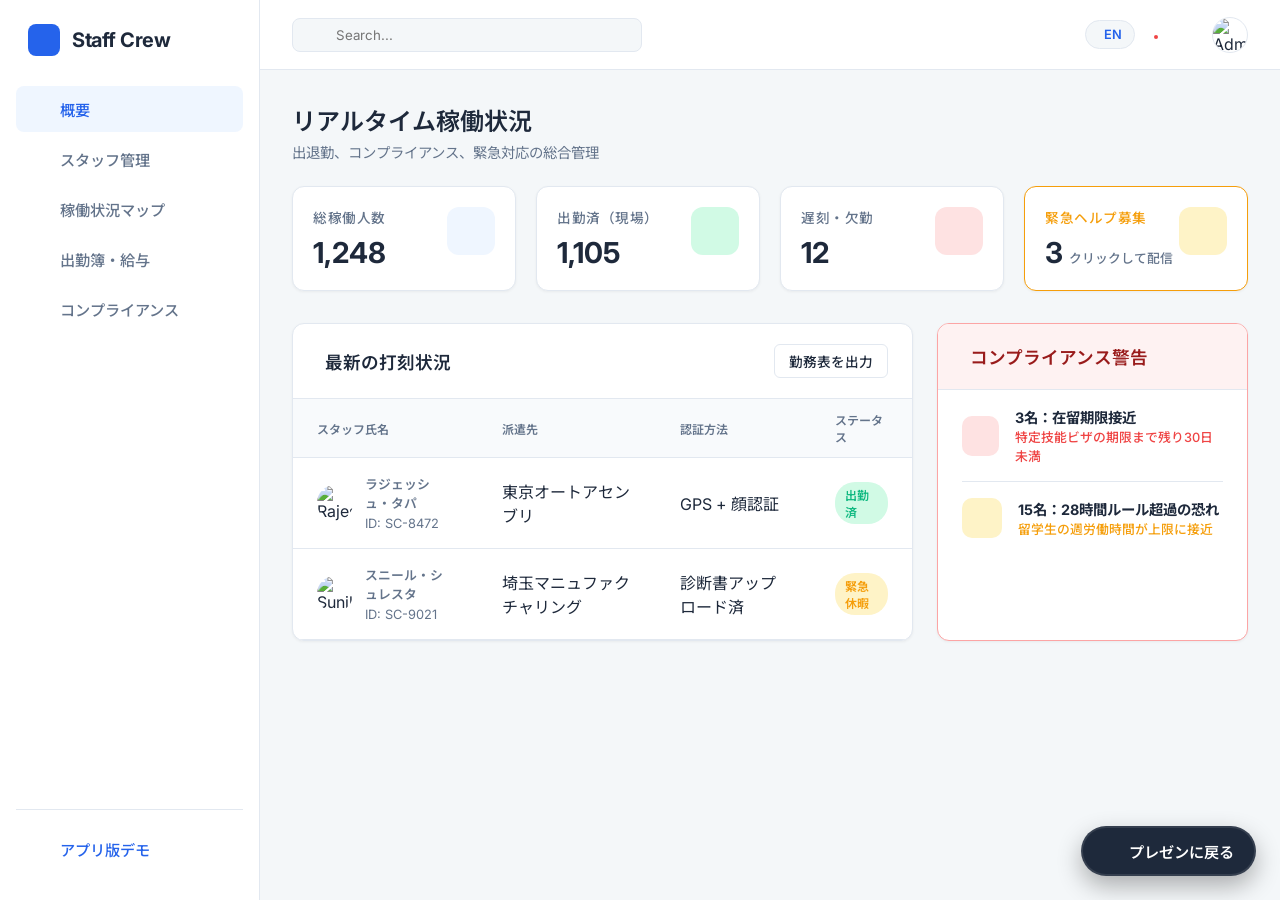
==== dashboard.html @ 5becd5d4 "Initial commit of Staff Crew prototype" ====
<!DOCTYPE html>
<html lang="en">
<head>
    <meta charset="UTF-8">
    <meta name="viewport" content="width=device-width, initial-scale=1.0">
    <title>Staff Crew - Manager Dashboard V2</title>
    <script src="https://unpkg.com/feather-icons"></script>
    <link rel="stylesheet" href="css/style.css">
</head>
<body class="lang-jp">
    <!-- Back to Pitch Button -->
    <a href="index.html" class="back-to-pitch">
        <i data-feather="arrow-left"></i>
        <span class="jp-text">プレゼンに戻る</span>
        <span class="en-text">Back to Pitch</span>
    </a>

    <div class="dashboard-layout fade-in-up">
        
        <!-- Sidebar -->
        <aside class="sidebar">
            <div class="logo-container">
                <div class="logo-icon"><i data-feather="briefcase"></i></div>
                <div class="logo-text">Staff Crew</div>
            </div>
            <nav class="nav-menu">
                <a href="#" class="nav-item active"><i data-feather="grid"></i> <span class="en-text">Overview</span><span class="jp-text">概要</span></a>
                <a href="#" class="nav-item"><i data-feather="users"></i> <span class="en-text">Workforce</span><span class="jp-text">スタッフ管理</span></a>
                <a href="#" class="nav-item"><i data-feather="map-pin"></i> <span class="en-text">Live Dispatch</span><span class="jp-text">稼働状況マップ</span></a>
                <a href="#" class="nav-item"><i data-feather="file-text"></i> <span class="en-text">Timesheets</span><span class="jp-text">出勤簿・給与</span></a>
                <a href="#" class="nav-item"><i data-feather="shield"></i> <span class="en-text">Compliance</span><span class="jp-text">コンプライアンス</span></a>
            </nav>
            <div class="nav-footer">
                <a href="worker-app.html" class="nav-item" style="color: var(--primary-color);">
                    <i data-feather="smartphone"></i> <span class="en-text">View App Prototype</span><span class="jp-text">アプリ版デモ</span>
                </a>
            </div>
        </aside>

        <!-- Main Workspace -->
        <main class="main-wrapper">
            <header class="topbar">
                <div class="search-box">
                    <i data-feather="search"></i>
                    <input type="text" placeholder="Search...">
                </div>
                <div class="user-controls">
                    <button class="lang-btn" id="langToggleBtn"><i data-feather="globe"></i> 日本語</button>
                    <button class="icon-btn"><i data-feather="bell"></i><span class="badge-dot"></span></button>
                    <button class="icon-btn"><i data-feather="settings"></i></button>
                    <img src="https://ui-avatars.com/api/?name=Admin+User&background=F4F7F9&color=1E293B" alt="Admin" class="avatar-img">
                </div>
            </header>

            <div class="content-area">
                <div class="page-header fade-in-up delay-1">
                    <h1 class="page-title">
                        <span class="en-text">Live Dispatch Overview</span>
                        <span class="jp-text">リアルタイム稼働状況</span>
                    </h1>
                    <p class="page-subtitle">
                        <span class="en-text">Real-time attendance, compliance, and emergency management.</span>
                        <span class="jp-text">出退勤、コンプライアンス、緊急対応の総合管理</span>
                    </p>
                </div>

                <!-- KPI Grid -->
                <div class="kpi-grid fade-in-up delay-2">
                    <div class="kpi-card">
                        <div class="kpi-data">
                            <h3><span class="en-text">Total Active</span><span class="jp-text">総稼働人数</span></h3>
                            <div class="value">1,248</div>
                        </div>
                        <div class="kpi-icon blue"><i data-feather="users"></i></div>
                    </div>
                    <div class="kpi-card">
                        <div class="kpi-data">
                            <h3><span class="en-text">On Site</span><span class="jp-text">出勤済（現場）</span></h3>
                            <div class="value">1,105</div>
                        </div>
                        <div class="kpi-icon green"><i data-feather="check-circle"></i></div>
                    </div>
                    <div class="kpi-card">
                        <div class="kpi-data">
                            <h3><span class="en-text">Late / Absent</span><span class="jp-text">遅刻・欠勤</span></h3>
                            <div class="value">12</div>
                        </div>
                        <div class="kpi-icon red"><i data-feather="alert-triangle"></i></div>
                    </div>
                    <div class="kpi-card" style="cursor: pointer; border-color: var(--warning);" id="btnBroadcastSOS">
                        <div class="kpi-data">
                            <h3 style="color:var(--warning);"><span class="en-text">SOS Shifts Open</span><span class="jp-text">緊急ヘルプ募集</span></h3>
                            <div class="value">3 <span style="font-size:0.8rem; font-weight:500; color:var(--text-secondary);"><span class="en-text">Click to Broadcast</span><span class="jp-text">クリックして配信</span></span></div>
                        </div>
                        <div class="kpi-icon orange"><i data-feather="radio"></i></div>
                    </div>
                </div>

                <!-- 2 Column Layout for Table and Compliance Alerts -->
                <div class="dashboard-columns fade-in-up delay-3">
                    
                    <!-- Data Table Panel -->
                    <div class="panel">
                        <div class="panel-header">
                            <h2 class="panel-title"><i data-feather="clock"></i> <span class="en-text">Recent Dispatches</span><span class="jp-text">最新の打刻状況</span></h2>
                            <button class="btn-outline" onclick="window.location.href='timesheet-report.html'">
                                <span class="en-text">View Kinmuhyou</span><span class="jp-text">勤務表を出力</span>
                            </button>
                        </div>
                        <table class="data-table">
                            <thead>
                                <tr>
                                    <th><span class="en-text">Worker Name</span><span class="jp-text">スタッフ氏名</span></th>
                                    <th><span class="en-text">Assigned Site</span><span class="jp-text">派遣先</span></th>
                                    <th><span class="en-text">Verification</span><span class="jp-text">認証方法</span></th>
                                    <th><span class="en-text">Status</span><span class="jp-text">ステータス</span></th>
                                </tr>
                            </thead>
                            <tbody>
                                <tr>
                                    <td>
                                        <div class="worker-cell">
                                            <img src="https://ui-avatars.com/api/?name=Rajesh+T&background=EFF6FF&color=2563EB" alt="Rajesh">
                                            <div class="worker-info">
                                                <h4><span class="en-text">Rajesh Thapa</span><span class="jp-text">ラジェッシュ・タパ</span></h4>
                                                <span>ID: SC-8472</span>
                                            </div>
                                        </div>
                                    </td>
                                    <td><span class="en-text">Tokyo Auto Assembly</span><span class="jp-text">東京オートアセンブリ</span></td>
                                    <td><i data-feather="shield" style="color:var(--success); width:16px;"></i> <span class="en-text">GPS + Selfie</span><span class="jp-text">GPS + 顔認証</span></td>
                                    <td><span class="badge success"><span class="en-text">On Site</span><span class="jp-text">出勤済</span></span></td>
                                </tr>
                                <tr>
                                    <td>
                                        <div class="worker-cell">
                                            <img src="https://ui-avatars.com/api/?name=Sunil+S&background=FEE2E2&color=EF4444" alt="Sunil">
                                            <div class="worker-info">
                                                <h4><span class="en-text">Sunil Shrestha</span><span class="jp-text">スニール・シュレスタ</span></h4>
                                                <span>ID: SC-9021</span>
                                            </div>
                                        </div>
                                    </td>
                                    <td><span class="en-text">Saitama Manufacturing</span><span class="jp-text">埼玉マニュファクチャリング</span></td>
                                    <td><i data-feather="alert-circle" style="color:var(--danger); width:16px;"></i> <span class="en-text">Uploaded Medical Note</span><span class="jp-text">診断書アップロード済</span></td>
                                    <td><span class="badge warning" style="background:var(--warning-bg); color:var(--warning);"><span class="en-text">Emergency Leave</span><span class="jp-text">緊急休暇</span></span></td>
                                </tr>
                            </tbody>
                        </table>
                    </div>

                    <!-- Compliance Center Panel -->
                    <div class="panel" style="border-color: #FCA5A5;">
                        <div class="panel-header" style="background: #FEF2F2;">
                            <h2 class="panel-title" style="color: #991B1B;"><i data-feather="alert-octagon"></i> <span class="en-text">Compliance Center</span><span class="jp-text">コンプライアンス警告</span></h2>
                        </div>
                        <div class="compliance-list">
                            <div class="compliance-item">
                                <div class="c-icon"><i data-feather="credit-card"></i></div>
                                <div class="c-details">
                                    <h4><span class="en-text">3 Workers: Visa Expiring</span><span class="jp-text">3名：在留期限接近</span></h4>
                                    <p><span class="en-text">SSW Visas expire in < 30 Days</span><span class="jp-text">特定技能ビザの期限まで残り30日未満</span></p>
                                </div>
                            </div>
                            <div class="compliance-item">
                                <div class="c-icon" style="background:var(--warning-bg); color:var(--warning);"><i data-feather="clock"></i></div>
                                <div class="c-details">
                                    <h4><span class="en-text">15 Students: Nearing 28h Limit</span><span class="jp-text">15名：28時間ルール超過の恐れ</span></h4>
                                    <p style="color:var(--warning);"><span class="en-text">Approaching legal weekly cap</span><span class="jp-text">留学生の週労働時間が上限に接近</span></p>
                                </div>
                            </div>
                        </div>
                    </div>

                </div>
            </div>
        </main>
    </div>

    <!-- SOS Shift Broadcast Modal -->
    <div class="desktop-modal" id="modalDesktopSOS">
        <div class="d-modal-content">
            <h2 style="margin-bottom:16px; font-size:1.25rem;">
                <span class="en-text">Broadcast SOS Shift</span>
                <span class="jp-text">緊急ヘルプシフトの一斉送信</span>
            </h2>
            <p style="font-size:0.9rem; color:var(--text-secondary); margin-bottom:24px;">
                <span class="en-text">Send a push notification to all available workers within a 10km radius of Saitama Manufacturing to cover an urgent vacancy.</span>
                <span class="jp-text">欠員補充のため、埼玉工場から半径10km以内にいる非稼働スタッフ全員のスマホへプッシュ通知を送信します。</span>
            </p>
            <div style="background:var(--warning-bg); border:1px solid #FDE68A; padding:16px; border-radius:8px; margin-bottom:24px; font-size:0.85rem; font-weight:500; color:#92400E;">
                <i data-feather="radio" style="width:16px; vertical-align:middle; margin-right:4px;"></i> 
                <span class="en-text">42 Workers detected in radius.</span>
                <span class="jp-text">周辺に 42名 の待機スタッフを検出しました。</span>
            </div>
            <button class="btn-outline btn-ripple" id="confirmDesktopSOS" style="width:100%; background:var(--primary-color); color:white; border:none; padding:12px; font-weight:600; margin-bottom:12px;">
                <span class="en-text">Broadcast Now (20% Bonus Pay)</span>
                <span class="jp-text">一斉送信する（20%特別手当あり）</span>
            </button>
            <button class="btn-outline btn-ripple close-modal" style="width:100%; border:none;">
                <span class="en-text">Cancel</span>
                <span class="jp-text">キャンセル</span>
            </button>
        </div>
    </div>
    
    <script src="js/app.js"></script>
    <script>feather.replace();</script>
</body>
</html>
---- css/style.css ----
@import url('https://fonts.googleapis.com/css2?family=Inter:wght@300;400;500;600;700&display=swap');
@import url('https://fonts.googleapis.com/css2?family=Noto+Sans+JP:wght@400;500;700&display=swap');

:root {
    /* Corporate Light Theme Colors */
    --bg-main: #F4F7F9;
    --bg-card: #FFFFFF;
    --bg-sidebar: #FFFFFF;
    
    --text-primary: #1E293B;
    --text-secondary: #64748B;
    --text-muted: #94A3B8;
    
    --primary-color: #2563EB; 
    --primary-hover: #1D4ED8;
    --primary-light: #EFF6FF;
    
    --success: #10B981;
    --success-bg: #D1FAE5;
    --warning: #F59E0B;
    --warning-bg: #FEF3C7;
    --danger: #EF4444;
    --danger-bg: #FEE2E2;
    
    --border-color: #E2E8F0;
    
    /* Soft Shadows */
    --shadow-sm: 0 1px 3px rgba(0,0,0,0.05);
    --shadow-md: 0 4px 6px -1px rgba(0,0,0,0.05), 0 2px 4px -1px rgba(0,0,0,0.03);
    --shadow-lg: 0 10px 25px -5px rgba(0,0,0,0.05);
    
    /* Animations */
    --transition-fast: 0.2s cubic-bezier(0.4, 0, 0.2, 1);
    --transition-smooth: 0.4s cubic-bezier(0.16, 1, 0.3, 1);
}

* {
    margin: 0;
    padding: 0;
    box-sizing: border-box;
    font-family: 'Inter', 'Noto Sans JP', sans-serif;
    -webkit-font-smoothing: antialiased;
}

body {
    background-color: var(--bg-main);
    color: var(--text-primary);
}

/* =========================================
   LANGUAGE TOGGLE LOGIC
   ========================================= */
body.lang-en .jp-text { display: none !important; }
body.lang-jp .en-text { display: none !important; }
body.lang-jp { font-family: 'Noto Sans JP', sans-serif; }

.lang-btn {
    display: flex;
    align-items: center;
    gap: 6px;
    background: var(--bg-main);
    border: 1px solid var(--border-color);
    padding: 6px 12px;
    border-radius: 20px;
    cursor: pointer;
    font-size: 0.8rem;
    font-weight: 600;
    color: var(--primary-color);
    transition: var(--transition-fast);
}
.lang-btn:hover {
    background: var(--primary-light);
    border-color: var(--primary-color);
}

/* =========================================
   ANIMATIONS & EFFECTS
   ========================================= */
.fade-in-up {
    animation: fadeInUp var(--transition-smooth) forwards;
    opacity: 0;
    transform: translateY(15px);
}

@keyframes fadeInUp {
    to {
        opacity: 1;
        transform: translateY(0);
    }
}

.delay-1 { animation-delay: 0.1s; }
.delay-2 { animation-delay: 0.2s; }
.delay-3 { animation-delay: 0.3s; }

/* Ripple Effect for Buttons */
.btn-ripple {
    position: relative;
    overflow: hidden;
}

.ripple {
    position: absolute;
    border-radius: 50%;
    transform: scale(0);
    animation: ripple-anim 600ms linear;
    background-color: rgba(255, 255, 255, 0.4);
}

@keyframes ripple-anim {
    to {
        transform: scale(4);
        opacity: 0;
    }
}

/* =========================================
   DASHBOARD LAYOUT (index.html)
   ========================================= */
.dashboard-layout {
    display: flex;
    height: 100vh;
    overflow: hidden;
}

.sidebar {
    width: 260px;
    background-color: var(--bg-sidebar);
    border-right: 1px solid var(--border-color);
    display: flex;
    flex-direction: column;
    padding: 24px 16px;
    z-index: 10;
}

.logo-container {
    display: flex;
    align-items: center;
    gap: 12px;
    padding: 0 12px 30px 12px;
}

.logo-icon {
    width: 32px;
    height: 32px;
    background: var(--primary-color);
    border-radius: 8px;
    display: flex;
    align-items: center;
    justify-content: center;
    color: white;
}

.logo-text {
    font-size: 1.25rem;
    font-weight: 700;
    color: var(--text-primary);
    letter-spacing: -0.5px;
}

.nav-item {
    display: flex;
    align-items: center;
    gap: 12px;
    padding: 12px;
    color: var(--text-secondary);
    text-decoration: none;
    border-radius: 8px;
    font-weight: 500;
    font-size: 0.95rem;
    transition: var(--transition-fast);
    margin-bottom: 4px;
}

.nav-item i { width: 20px; height: 20px; }
.nav-item:hover { background-color: var(--bg-main); color: var(--text-primary); }
.nav-item.active { background-color: var(--primary-light); color: var(--primary-color); }
.nav-footer { margin-top: auto; border-top: 1px solid var(--border-color); padding-top: 16px; }

/* Main Content */
.main-wrapper { flex: 1; display: flex; flex-direction: column; overflow-y: auto; }
.topbar { height: 70px; background: var(--bg-card); border-bottom: 1px solid var(--border-color); display: flex; align-items: center; justify-content: space-between; padding: 0 32px; position: sticky; top: 0; z-index: 5; }
.search-box { display: flex; align-items: center; background: var(--bg-main); border: 1px solid var(--border-color); border-radius: 8px; padding: 8px 16px; width: 350px; transition: var(--transition-fast); }
.search-box:focus-within { border-color: var(--primary-color); box-shadow: 0 0 0 3px var(--primary-light); }
.search-box input { border: none; background: none; outline: none; padding-left: 10px; width: 100%; color: var(--text-primary); }
.search-box i { color: var(--text-muted); width: 18px; }
.user-controls { display: flex; align-items: center; gap: 15px; }
.icon-btn { background: none; border: none; color: var(--text-secondary); cursor: pointer; position: relative; padding: 8px; border-radius: 50%; transition: var(--transition-fast); display: flex; align-items: center; justify-content: center; }
.icon-btn:hover { background: var(--bg-main); color: var(--text-primary); }
.badge-dot { position: absolute; top: 6px; right: 6px; width: 8px; height: 8px; background: var(--danger); border-radius: 50%; border: 2px solid var(--bg-card); }
.avatar-img { width: 36px; height: 36px; border-radius: 50%; border: 1px solid var(--border-color); }

/* Dashboard Content */
.content-area { padding: 32px; max-width: 1400px; margin: 0 auto; width: 100%; }
.page-header { margin-bottom: 24px; }
.page-title { font-size: 1.5rem; font-weight: 600; color: var(--text-primary); }
.page-subtitle { font-size: 0.9rem; color: var(--text-secondary); margin-top: 4px; }

/* KPI Cards */
.kpi-grid { display: grid; grid-template-columns: repeat(4, 1fr); gap: 20px; margin-bottom: 32px; }
.kpi-card { background: var(--bg-card); border: 1px solid var(--border-color); border-radius: 12px; padding: 20px; display: flex; align-items: flex-start; justify-content: space-between; box-shadow: var(--shadow-sm); transition: var(--transition-smooth); }
.kpi-card:hover { box-shadow: var(--shadow-md); transform: translateY(-2px); }
.kpi-data h3 { font-size: 0.85rem; color: var(--text-secondary); font-weight: 500; text-transform: uppercase; letter-spacing: 0.5px; }
.kpi-data .value { font-size: 1.8rem; font-weight: 700; color: var(--text-primary); margin-top: 8px; }
.kpi-icon { width: 48px; height: 48px; border-radius: 12px; display: flex; align-items: center; justify-content: center; }
.kpi-icon.blue { background: var(--primary-light); color: var(--primary-color); }
.kpi-icon.green { background: var(--success-bg); color: var(--success); }
.kpi-icon.orange { background: var(--warning-bg); color: var(--warning); }
.kpi-icon.red { background: var(--danger-bg); color: var(--danger); }

/* Dashboard Two-Column Layout */
.dashboard-columns { display: grid; grid-template-columns: 2fr 1fr; gap: 24px; }

/* Panels */
.panel { background: var(--bg-card); border: 1px solid var(--border-color); border-radius: 12px; box-shadow: var(--shadow-sm); overflow: hidden; margin-bottom: 24px; }
.panel-header { padding: 20px 24px; border-bottom: 1px solid var(--border-color); display: flex; justify-content: space-between; align-items: center; }
.panel-title { font-size: 1.1rem; font-weight: 600; display: flex; align-items: center; gap: 8px; }
.btn-outline { background: transparent; border: 1px solid var(--border-color); color: var(--text-primary); padding: 6px 14px; border-radius: 6px; font-size: 0.85rem; font-weight: 500; cursor: pointer; transition: var(--transition-fast); }
.btn-outline:hover { background: var(--bg-main); border-color: var(--text-muted); }

/* Data Table */
.data-table { width: 100%; border-collapse: collapse; }
.data-table th { text-align: left; padding: 12px 24px; font-size: 0.75rem; text-transform: uppercase; color: var(--text-secondary); font-weight: 600; background: #F8FAFC; border-bottom: 1px solid var(--border-color); }
.data-table td { padding: 16px 24px; border-bottom: 1px solid var(--border-color); vertical-align: middle; }
.data-table tr:hover { background: var(--bg-main); }
.worker-cell { display: flex; align-items: center; gap: 12px; }
.worker-cell img { width: 36px; height: 36px; border-radius: 50%; }
.worker-info h4 { font-size: 0.9rem; font-weight: 600; color: var(--text-primary); }
.worker-info span { font-size: 0.8rem; color: var(--text-secondary); }
.badge { display: inline-flex; align-items: center; padding: 4px 10px; border-radius: 20px; font-size: 0.75rem; font-weight: 600; gap: 4px; }
.badge.success { background: var(--success-bg); color: var(--success); }
.badge.warning { background: var(--warning-bg); color: var(--warning); }
.badge.danger { background: var(--danger-bg); color: var(--danger); }

/* Compliance List */
.compliance-list { padding: 0 24px; }
.compliance-item { display: flex; align-items: center; gap: 16px; padding: 16px 0; border-bottom: 1px solid var(--border-color); }
.compliance-item:last-child { border-bottom: none; }
.c-icon { width: 40px; height: 40px; border-radius: 10px; background: var(--danger-bg); color: var(--danger); display: flex; justify-content: center; align-items: center; }
.c-details flex { flex: 1; }
.c-details h4 { font-size: 0.9rem; color: var(--text-primary); }
.c-details p { font-size: 0.8rem; color: var(--danger); font-weight: 500; }

/* Desktop Modals */
.desktop-modal { position: fixed; top: 0; left: 0; width: 100vw; height: 100vh; background: rgba(15, 23, 42, 0.5); backdrop-filter: blur(4px); z-index: 1000; display: flex; justify-content: center; align-items: center; opacity: 0; pointer-events: none; transition: var(--transition-fast); }
.desktop-modal.active { opacity: 1; pointer-events: all; }
.d-modal-content { background: var(--bg-card); width: 400px; border-radius: 12px; padding: 24px; box-shadow: var(--shadow-lg); transform: translateY(20px); transition: var(--transition-smooth); }
.desktop-modal.active .d-modal-content { transform: translateY(0); }

/* =========================================
   RESPONSIVE DASHBOARD (MOBILE & TABLET)
   ========================================= */
@media (max-width: 900px) {
    .dashboard-layout {
        flex-direction: column;
        overflow-y: auto;
    }
    .sidebar {
        width: 100%;
        border-right: none;
        border-bottom: 1px solid var(--border-color);
        padding: 16px;
        flex-direction: row;
        flex-wrap: wrap;
        align-items: center;
        justify-content: space-between;
    }
    .nav-menu {
        display: flex;
        flex-direction: row;
        overflow-x: auto;
        width: 100%;
        padding-bottom: 8px;
        margin-top: 12px;
        -webkit-overflow-scrolling: touch;
    }
    .nav-item {
        white-space: nowrap;
        margin-bottom: 0;
        margin-right: 8px;
    }
    .nav-footer {
        display: none; /* Hide prototype link on mobile dashboard view to save space */
    }
    .logo-container {
        padding: 0;
    }
    .topbar {
        padding: 12px 16px;
        flex-direction: column;
        gap: 12px;
        height: auto;
    }
    .user-controls {
        width: 100%;
        justify-content: space-between;
    }
    .search-box {
        width: 100%;
    }
    .content-area {
        padding: 16px;
    }
    .kpi-grid, .two-col-grid {
        grid-template-columns: 1fr;
    }
    .data-table-wrapper {
        overflow-x: auto;
    }
}

/* =========================================
   RESPONSIVE DASHBOARD (MOBILE & TABLET)
   ========================================= */
@media (max-width: 900px) {
    .dashboard-layout {
        flex-direction: column;
        overflow-x: hidden;
    }
    .sidebar {
        width: 100%;
        height: auto;
        border-right: none;
        border-bottom: 1px solid var(--border-color);
        padding: 12px 16px;
        flex-direction: row;
        flex-wrap: wrap;
        align-items: center;
        justify-content: space-between;
        position: relative;
    }
    .nav-menu {
        display: flex;
        flex-direction: row;
        overflow-x: auto;
        width: 100%;
        padding-bottom: 8px;
        margin-top: 12px;
        -webkit-overflow-scrolling: touch;
        gap: 8px;
    }
    .nav-item {
        white-space: nowrap;
        margin-bottom: 0;
        margin-right: 4px;
        padding: 8px 12px;
        font-size: 0.85rem;
    }
    .nav-footer {
        display: none; 
    }
    .logo-container {
        padding: 0;
        margin-bottom: 0;
    }
    .logo-text { font-size: 1.1rem; }
    
    .main-wrapper {
        width: 100%;
        max-width: 100vw;
        overflow-x: hidden;
    }
    .topbar {
        padding: 12px 16px;
        flex-direction: column;
        gap: 12px;
        height: auto;
    }
    .user-controls {
        width: 100%;
        justify-content: space-between;
    }
    .search-box {
        width: 100%;
    }
    .content-area {
        padding: 16px;
        max-width: 100vw;
        overflow-x: hidden;
    }
    .kpi-grid {
        grid-template-columns: repeat(2, 1fr);
        gap: 12px;
    }
    .two-col-grid {
        grid-template-columns: 1fr;
    }
    .data-table-wrapper {
        width: 100%;
        overflow-x: auto;
        -webkit-overflow-scrolling: touch;
        border-radius: 8px;
    }
    table.data-table {
        min-width: 600px; /* Forces scroll instead of squish */
    }
}

@media (max-width: 480px) {
    .kpi-grid { grid-template-columns: 1fr; }
}

/* =========================================
   BACK TO PITCH BUTTON
   ========================================= */
.back-to-pitch {
    position: fixed;
    bottom: 24px;
    right: 24px;
    background: #1E293B;
    color: white !important;
    padding: 12px 20px;
    border-radius: 30px;
    text-decoration: none;
    display: flex;
    align-items: center;
    gap: 8px;
    font-weight: 600;
    font-size: 0.95rem;
    box-shadow: 0 10px 25px rgba(0,0,0,0.3);
    z-index: 9999;
    border: 2px solid rgba(255,255,255,0.1);
    transition: all 0.2s ease;
}
.back-to-pitch i { width: 18px; height: 18px; }
.back-to-pitch:hover { transform: translateY(-3px); background: #0F172A; box-shadow: 0 12px 30px rgba(0,0,0,0.4); }
@media (max-width: 768px) {
    .back-to-pitch { bottom: 16px; right: 16px; font-size: 0.85rem; padding: 10px 16px; }
    .back-to-pitch i { width: 16px; height: 16px; }
}

/* =========================================
   MOBILE APP LAYOUT (worker-app.html)
   ========================================= */
.mobile-body { display: flex; justify-content: center; align-items: center; min-height: 100vh; background-color: #E2E8F0; }
.phone-frame { width: 390px; height: 844px; background: #FFFFFF; border-radius: 45px; box-shadow: 0 25px 50px -12px rgba(0, 0, 0, 0.25); position: relative; overflow: hidden; border: 8px solid #1E293B; }
.notch { position: absolute; top: 0; left: 50%; transform: translateX(-50%); width: 120px; height: 30px; background: #1E293B; border-bottom-left-radius: 16px; border-bottom-right-radius: 16px; z-index: 100; }
.app-screen { width: 100%; height: 100%; display: flex; flex-direction: column; background: var(--bg-main); position: relative; }
.app-header { background: var(--bg-card); padding: 50px 20px 20px; border-bottom: 1px solid var(--border-color); display: flex; justify-content: space-between; align-items: center; gap:10px; }
.app-greeting h2 { font-size: 1.25rem; font-weight: 700; }
.app-greeting p { font-size: 0.8rem; color: var(--text-secondary); }
.app-content { flex: 1; overflow-y: auto; padding: 20px; padding-bottom: 100px; }

.m-card { background: var(--bg-card); border-radius: 16px; padding: 20px; box-shadow: var(--shadow-sm); margin-bottom: 16px; border: 1px solid var(--border-color); }
.m-card-header { display: flex; justify-content: space-between; align-items: center; margin-bottom: 16px; }
.m-card-title { font-size: 1rem; font-weight: 600; }
.m-date-tag { background: var(--primary-light); color: var(--primary-color); padding: 4px 10px; border-radius: 8px; font-size: 0.75rem; font-weight: 600; }
.job-details { display: flex; gap: 12px; margin-bottom: 20px; }
.job-icon { width: 40px; height: 40px; background: var(--bg-main); border-radius: 10px; display: flex; align-items: center; justify-content: center; color: var(--primary-color); }
.job-text h4 { font-size: 0.95rem; }
.job-text p { font-size: 0.85rem; color: var(--text-secondary); }
.btn-primary { background: var(--primary-color); color: white; border: none; width: 100%; padding: 14px; border-radius: 12px; font-size: 1rem; font-weight: 600; cursor: pointer; display: flex; align-items: center; justify-content: center; gap: 8px; transition: background var(--transition-fast); }
.btn-primary:active { transform: scale(0.98); }
.btn-danger { background: var(--danger); color: white; }

.flashcard-box { border: 1px solid var(--border-color); border-radius: 12px; height: 160px; position: relative; cursor: pointer; perspective: 1000px; }
.flashcard-inner { position: relative; width: 100%; height: 100%; transition: transform 0.6s cubic-bezier(0.4, 0, 0.2, 1); transform-style: preserve-3d; }
.flashcard-box.flipped .flashcard-inner { transform: rotateY(180deg); }
.fc-front, .fc-back { position: absolute; width: 100%; height: 100%; backface-visibility: hidden; display: flex; flex-direction: column; justify-content: center; align-items: center; background: var(--bg-main); border-radius: 12px; padding: 20px; }
.fc-back { transform: rotateY(180deg); background: var(--primary-light); }
.fc-category { position: absolute; top: 12px; left: 12px; font-size: 0.7rem; color: var(--text-secondary); text-transform: uppercase; font-weight: 600; }
.fc-jp { font-size: 1.8rem; font-weight: 700; margin-bottom: 4px; }
.fc-en { font-size: 1.5rem; font-weight: 700; color: var(--primary-color); }

.bottom-nav { position: absolute; bottom: 0; width: 100%; background: var(--bg-card); border-top: 1px solid var(--border-color); padding: 12px 24px 30px; display: flex; justify-content: space-between; z-index: 50; }
.nav-tab { display: flex; flex-direction: column; align-items: center; gap: 4px; color: var(--text-muted); text-decoration: none; font-size: 0.7rem; font-weight: 500; }
.nav-tab.active { color: var(--primary-color); }

/* Slide-up Modals */
.modal-overlay { position: absolute; top: 0; left: 0; width: 100%; height: 100%; background: rgba(15, 23, 42, 0.4); backdrop-filter: blur(4px); z-index: 1000; opacity: 0; pointer-events: none; transition: opacity var(--transition-smooth); }
.modal-overlay.active { opacity: 1; pointer-events: all; }
.slide-panel { position: absolute; bottom: -100%; left: 0; width: 100%; max-height: 90vh; overflow-y: auto; background: var(--bg-card); border-top-left-radius: 24px; border-top-right-radius: 24px; padding: 24px; z-index: 1001; transition: bottom var(--transition-smooth); box-shadow: 0 -10px 40px rgba(0,0,0,0.1); }
.modal-overlay.active .slide-panel { bottom: 0; }
.panel-drag-handle { width: 40px; height: 4px; background: var(--border-color); border-radius: 4px; margin: 0 auto 20px; }

/* Camera View for Selfie */
.camera-view { width: 100%; height: 250px; background: #E2E8F0; border-radius: 16px; margin-bottom: 20px; display: flex; flex-direction: column; justify-content: center; align-items: center; color: var(--text-muted); position: relative; }
.camera-frame { position: absolute; width: 150px; height: 150px; border: 2px dashed var(--primary-color); border-radius: 50%; }

/* File Upload Box */
.upload-box { width: 100%; height: 120px; border: 2px dashed var(--border-color); border-radius: 12px; display: flex; flex-direction: column; align-items: center; justify-content: center; color: var(--text-secondary); margin-bottom: 20px; background: var(--bg-main); cursor: pointer; }
.upload-box i { color: var(--primary-color); margin-bottom: 8px; }

.sos-alert-box { background: var(--danger-bg); padding: 16px; border-radius: 12px; border: 1px solid #FCA5A5; color: #991B1B; font-size: 0.85rem; margin-bottom: 20px; text-align: center; }

/* Chat Bubbles for Auto-Translate */
.chat-container { display: flex; flex-direction: column; gap: 16px; margin-bottom: 20px; }
.chat-msg { max-width: 85%; padding: 12px 16px; border-radius: 16px; font-size: 0.9rem; position: relative; }
.chat-msg.received { background: #F1F5F9; color: var(--text-primary); border-bottom-left-radius: 4px; align-self: flex-start; }
.chat-msg.sent { background: var(--primary-color); color: white; border-bottom-right-radius: 4px; align-self: flex-end; }
.chat-translation-tag { font-size: 0.65rem; color: var(--success); font-weight: 600; display: flex; align-items: center; gap: 4px; margin-top: 6px; }
.chat-msg.sent .chat-translation-tag { color: #A7F3D0; }
.chat-input-area { display: flex; gap: 8px; border-top: 1px solid var(--border-color); padding-top: 16px; }
.chat-input-area input { flex: 1; padding: 12px; border: 1px solid var(--border-color); border-radius: 20px; background: var(--bg-main); outline: none; }
.chat-input-area button { background: var(--primary-color); color: white; border: none; width: 44px; height: 44px; border-radius: 50%; display: flex; align-items: center; justify-content: center; cursor: pointer; }
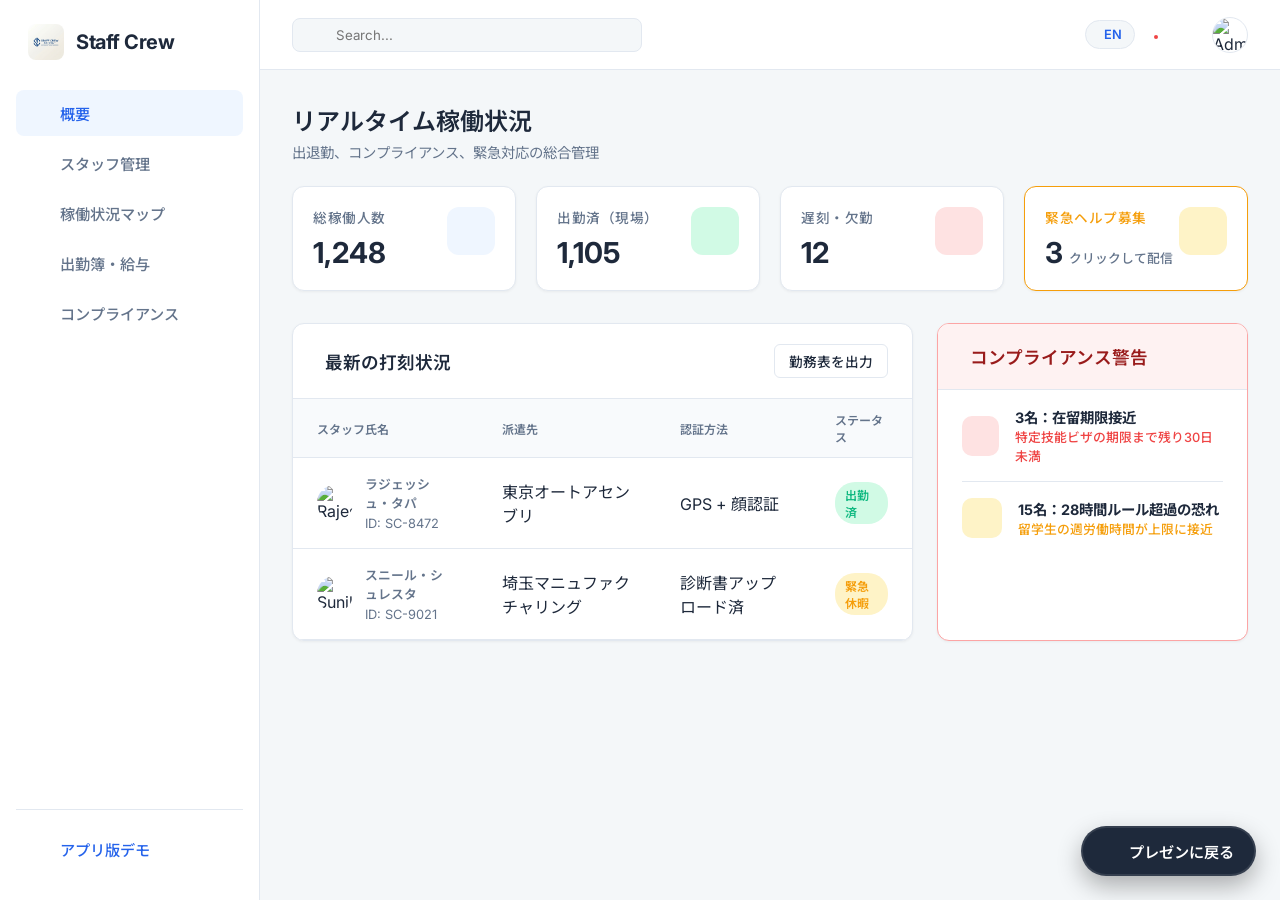
==== commit e8ee102e: "Add official Staff Crew logo to pitch deck and dashboard" ====
--- a/dashboard.html
+++ b/dashboard.html
@@ -9,7 +9,7 @@
 </head>
 <body class="lang-jp">
     <!-- Back to Pitch Button -->
-    <a href="index.html" class="back-to-pitch">
+    <a href="index.html#slide-8" class="back-to-pitch">
         <i data-feather="arrow-left"></i>
         <span class="jp-text">プレゼンに戻る</span>
         <span class="en-text">Back to Pitch</span>
@@ -20,7 +20,7 @@
         <!-- Sidebar -->
         <aside class="sidebar">
             <div class="logo-container">
-                <div class="logo-icon"><i data-feather="briefcase"></i></div>
+                <img src="images/logo.jpg" alt="Staff Crew Logo" style="width:36px; height:36px; border-radius:8px;">
                 <div class="logo-text">Staff Crew</div>
             </div>
             <nav class="nav-menu">
